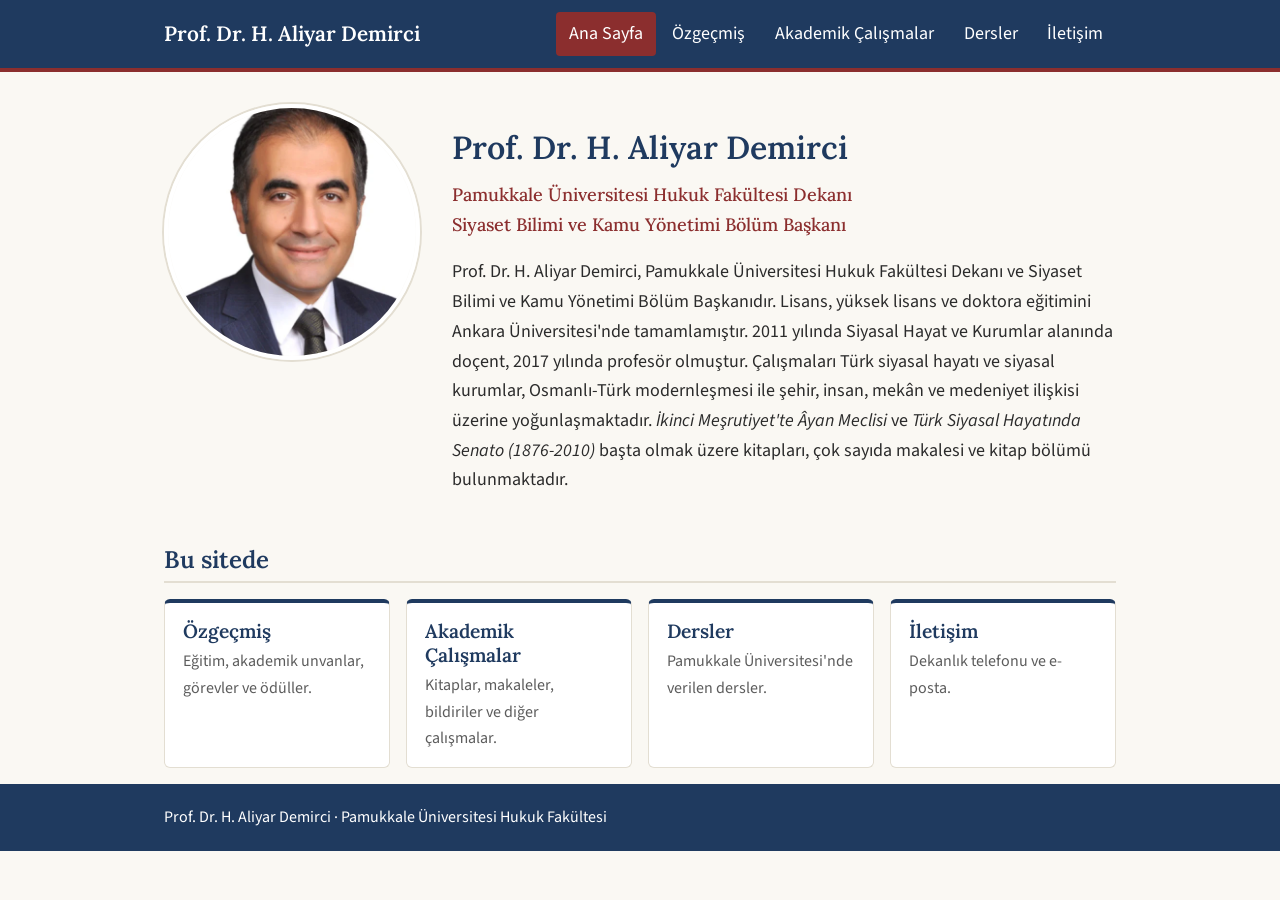
==== index.html @ 0e86f521 "İlk sürüm: Prof. Dr. H. Aliyar Demirci akademik web sitesi" ====
<!DOCTYPE html>
<html lang="tr">
<head>
<meta charset="utf-8">
<meta name="viewport" content="width=device-width, initial-scale=1">
<title>Ana Sayfa | Prof. Dr. H. Aliyar Demirci</title>
<meta name="description" content="Prof. Dr. H. Aliyar Demirci, Pamukkale Üniversitesi Hukuk Fakültesi Dekanı. Özgeçmiş, akademik çalışmalar ve iletişim.">
<link rel="preconnect" href="https://fonts.googleapis.com">
<link rel="preconnect" href="https://fonts.gstatic.com" crossorigin>
<link href="https://fonts.googleapis.com/css2?family=Lora:ital,wght@0,500;0,600;0,700;1,500&family=Source+Sans+3:ital,wght@0,400;0,600;1,400&display=swap" rel="stylesheet">
<link rel="stylesheet" href="css/style.css">
</head>
<body>
<a class="skip" href="#icerik">İçeriğe geç</a>
<header class="site-header">
  <div class="wrap header-inner">
    <a class="brand" href="index.html">Prof. Dr. H. Aliyar Demirci</a>
    <button class="menu-btn" aria-expanded="false" aria-controls="ana-menu">Menü</button>
    <nav id="ana-menu" class="main-nav" aria-label="Ana menü"><ul>
      <li><a href="index.html" aria-current="page">Ana Sayfa</a></li><li><a href="ozgecmis.html">Özgeçmiş</a></li><li><a href="akademik-calismalar.html">Akademik Çalışmalar</a></li><li><a href="dersler.html">Dersler</a></li><li><a href="iletisim.html">İletişim</a></li>
    </ul></nav>
  </div>
</header>
<main id="icerik" class="wrap">


<section class="hero">
  <img class="portrait" src="images/haliyar-demirci.png" alt="Prof. Dr. H. Aliyar Demirci" width="256" height="256">
  <div>
    <h1>Prof. Dr. H. Aliyar Demirci</h1>
    <p class="unvan">Pamukkale Üniversitesi Hukuk Fakültesi Dekanı<br>Siyaset Bilimi ve Kamu Yönetimi Bölüm Başkanı</p>
    <p>Prof. Dr. H. Aliyar Demirci, Pamukkale Üniversitesi Hukuk Fakültesi Dekanı ve Siyaset Bilimi ve Kamu Yönetimi Bölüm Başkanıdır. Lisans, yüksek lisans ve doktora eğitimini Ankara Üniversitesi'nde tamamlamıştır. 2011 yılında Siyasal Hayat ve Kurumlar alanında doçent, 2017 yılında profesör olmuştur. Çalışmaları Türk siyasal hayatı ve siyasal kurumlar, Osmanlı-Türk modernleşmesi ile şehir, insan, mekân ve medeniyet ilişkisi üzerine yoğunlaşmaktadır. <em>İkinci Meşrutiyet'te Âyan Meclisi</em> ve <em>Türk Siyasal Hayatında Senato (1876-2010)</em> başta olmak üzere kitapları, çok sayıda makalesi ve kitap bölümü bulunmaktadır.</p>
  </div>
</section>
<section>
  <h2>Bu sitede</h2>
  <div class="kartlar">
    <a class="kart" href="ozgecmis.html"><h3>Özgeçmiş</h3><p>Eğitim, akademik unvanlar, görevler ve ödüller.</p></a>
    <a class="kart" href="akademik-calismalar.html"><h3>Akademik Çalışmalar</h3><p>Kitaplar, makaleler, bildiriler ve diğer çalışmalar.</p></a>
    <a class="kart" href="dersler.html"><h3>Dersler</h3><p>Pamukkale Üniversitesi'nde verilen dersler.</p></a>
    <a class="kart" href="iletisim.html"><h3>İletişim</h3><p>Dekanlık telefonu ve e-posta.</p></a>
  </div>
</section>

</main>
<footer class="site-footer">
  <div class="wrap">
    <p>Prof. Dr. H. Aliyar Demirci &middot; Pamukkale Üniversitesi Hukuk Fakültesi</p>
  </div>
</footer>
<script src="js/menu.js"></script>
</body>
</html>
---- css/style.css ----
/* Prof. Dr. H. Aliyar Demirci - site stili
   Renkler: zemin #FAF8F3, metin #2B2B2B, ana lacivert #1F3A5F, vurgu bordo #8B2E2E */
:root{
  --zemin:#FAF8F3; --metin:#2B2B2B; --ana:#1F3A5F; --vurgu:#8B2E2E;
  --cizgi:#E3DED2; --kart:#FFFFFF; --soluk:#5C5C5C;
  --baslik:"Lora",Georgia,"Times New Roman",serif;
  --govde:"Source Sans 3","Segoe UI",Roboto,Arial,sans-serif;
}
*{box-sizing:border-box}
html{font-size:100%;-webkit-text-size-adjust:100%}
body{margin:0;background:var(--zemin);color:var(--metin);font-family:var(--govde);font-size:1.125rem;line-height:1.65}
.wrap{max-width:62rem;margin:0 auto;padding:0 1.25rem}
a{color:var(--ana);text-underline-offset:2px}
a:hover,a:focus{color:var(--vurgu)}
:focus-visible{outline:3px solid var(--vurgu);outline-offset:2px}
.skip{position:absolute;left:-999px;top:0;background:var(--ana);color:#fff;padding:.5rem 1rem;z-index:100}
.skip:focus{left:0;color:#fff}

h1,h2,h3{font-family:var(--baslik);color:var(--ana);line-height:1.25;font-weight:600}
h1{font-size:2rem;margin:1.5rem 0 .75rem}
h2{font-size:1.5rem;margin:2rem 0 .75rem;padding-bottom:.35rem;border-bottom:2px solid var(--cizgi)}
h3{font-size:1.2rem;margin:0 0 .35rem}
.lead{color:var(--soluk);font-size:1.15rem;margin-top:-.25rem}
.not{color:var(--soluk);font-size:.95rem}

/* Üst bölüm */
.site-header{background:var(--ana);color:#fff;border-bottom:4px solid var(--vurgu)}
.header-inner{display:flex;align-items:center;justify-content:space-between;gap:1rem;flex-wrap:wrap;padding-top:.75rem;padding-bottom:.75rem}
.brand{font-family:var(--baslik);font-size:1.3rem;font-weight:600;color:#fff;text-decoration:none}
.brand:hover,.brand:focus{color:#fff;text-decoration:underline}
.main-nav ul{list-style:none;margin:0;padding:0;display:flex;gap:.25rem;flex-wrap:wrap}
.main-nav a{display:block;padding:.45rem .8rem;color:#fff;text-decoration:none;border-radius:4px}
.main-nav a:hover,.main-nav a:focus{background:rgba(255,255,255,.15);color:#fff}
.main-nav a[aria-current="page"]{background:var(--vurgu);color:#fff}
.menu-btn{display:none;background:transparent;color:#fff;border:1px solid rgba(255,255,255,.6);border-radius:4px;padding:.4rem .9rem;font:inherit;cursor:pointer}

/* Alt menü */
.subnav{margin:1.25rem 0 0;border-bottom:1px solid var(--cizgi)}
.subnav ul{list-style:none;margin:0;padding:0;display:flex;flex-wrap:wrap;gap:.25rem .5rem}
.subnav a{display:block;padding:.4rem .7rem;font-size:1rem;text-decoration:none;border-bottom:3px solid transparent}
.subnav a:hover{border-bottom-color:var(--vurgu)}
.subnav a[aria-current="page"]{border-bottom-color:var(--vurgu);font-weight:600;color:var(--vurgu)}
.icnav{display:flex;flex-wrap:wrap;gap:.5rem 1.25rem;margin:.5rem 0 1rem;font-size:1rem}

main{padding-bottom:3rem;min-height:60vh}

/* Ana sayfa */
.hero{display:grid;grid-template-columns:256px 1fr;gap:2rem;align-items:start;margin-top:2rem}
.portrait{width:256px;height:256px;object-fit:cover;border-radius:50%;border:4px solid #fff;box-shadow:0 0 0 2px var(--cizgi)}
.unvan{font-family:var(--baslik);color:var(--vurgu);font-weight:500;margin-top:0}
.kartlar{display:grid;grid-template-columns:repeat(auto-fit,minmax(14rem,1fr));gap:1rem;margin:1rem 0}
.kart{display:block;background:var(--kart);border:1px solid var(--cizgi);border-top:4px solid var(--ana);border-radius:6px;padding:1rem 1.1rem;text-decoration:none;color:var(--metin)}
.kart:hover,.kart:focus{border-top-color:var(--vurgu);box-shadow:0 2px 8px rgba(0,0,0,.08);color:var(--metin)}
.kart p{margin:0;color:var(--soluk);font-size:1rem}

/* Listeler */
.liste{padding-left:1.25rem}
.liste li{margin:.3rem 0}
.yayin{list-style:none;margin:1rem 0;padding:0}
.yayin li{background:var(--kart);border:1px solid var(--cizgi);border-left:4px solid var(--ana);border-radius:4px;padding:.75rem 1rem;margin:.6rem 0}
.tanim{display:grid;grid-template-columns:max-content 1fr;gap:.5rem 1.25rem}
.tanim dt{font-weight:600;color:var(--ana)}
.tanim dd{margin:0}

.site-footer{background:var(--ana);color:#fff;padding:1.25rem 0;font-size:1rem}
.site-footer p{margin:0}

/* Telefon ve tablet */
@media (max-width:760px){
  body{font-size:1.0625rem}
  h1{font-size:1.6rem}
  .menu-btn{display:inline-block}
  .main-nav{display:none;width:100%}
  .main-nav.acik{display:block}
  .main-nav ul{flex-direction:column}
  .hero{grid-template-columns:1fr;justify-items:center;text-align:left}
  .portrait{width:200px;height:200px}
  .tanim{grid-template-columns:1fr;gap:.1rem}
  .tanim dd{margin-bottom:.75rem}
}
@media print{
  .site-header,.site-footer,.subnav,.icnav{display:none}
  body{background:#fff}
}
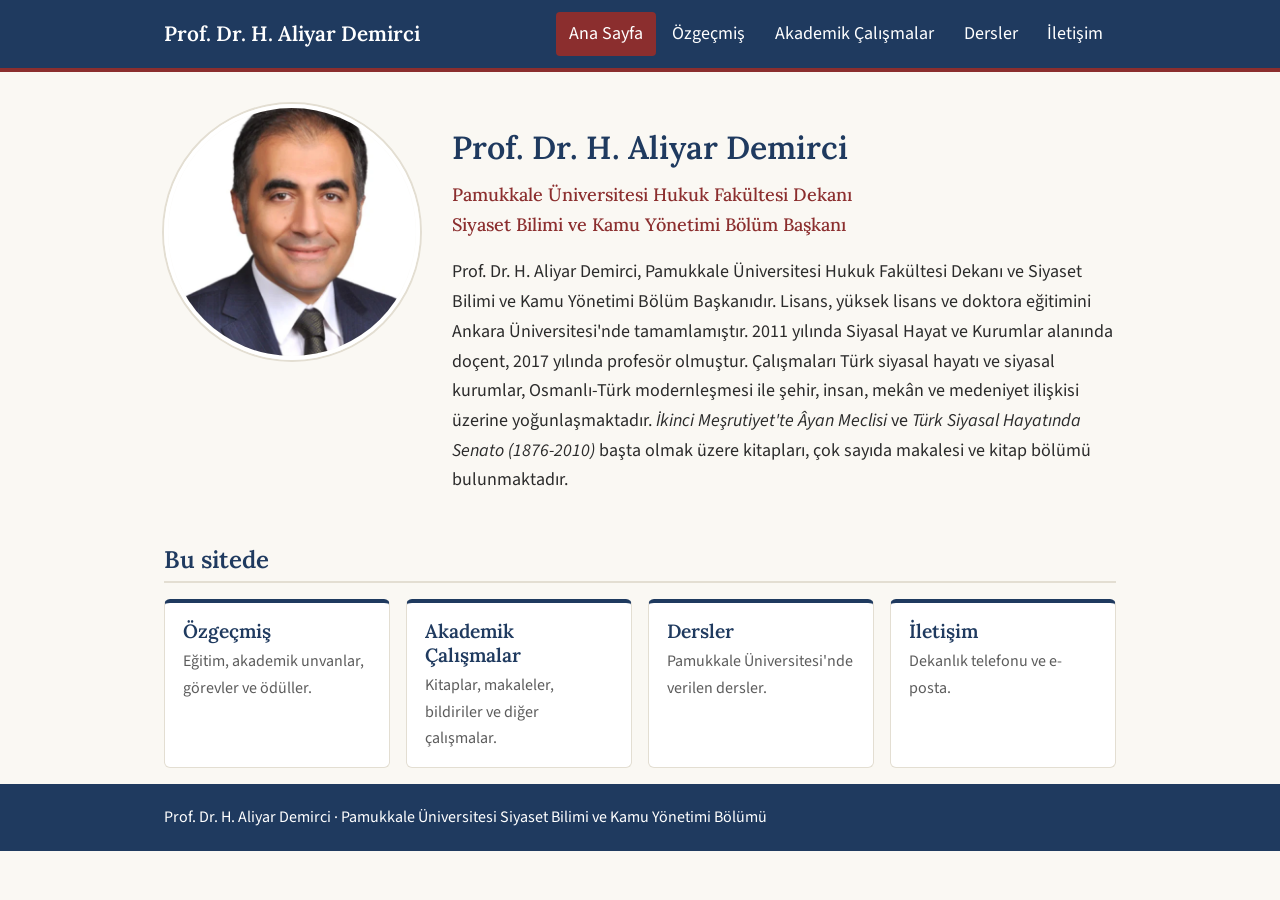
==== commit 0f7be4f4: "Alt kuşak: Pamukkale Üniversitesi Siyaset Bilimi ve Kamu Yönetimi Bölümü" ====
--- a/index.html
+++ b/index.html
@@ -45,7 +45,7 @@
 </main>
 <footer class="site-footer">
   <div class="wrap">
-    <p>Prof. Dr. H. Aliyar Demirci &middot; Pamukkale Üniversitesi Hukuk Fakültesi</p>
+    <p>Prof. Dr. H. Aliyar Demirci &middot; Pamukkale Üniversitesi Siyaset Bilimi ve Kamu Yönetimi Bölümü</p>
   </div>
 </footer>
 <script src="js/menu.js"></script>
